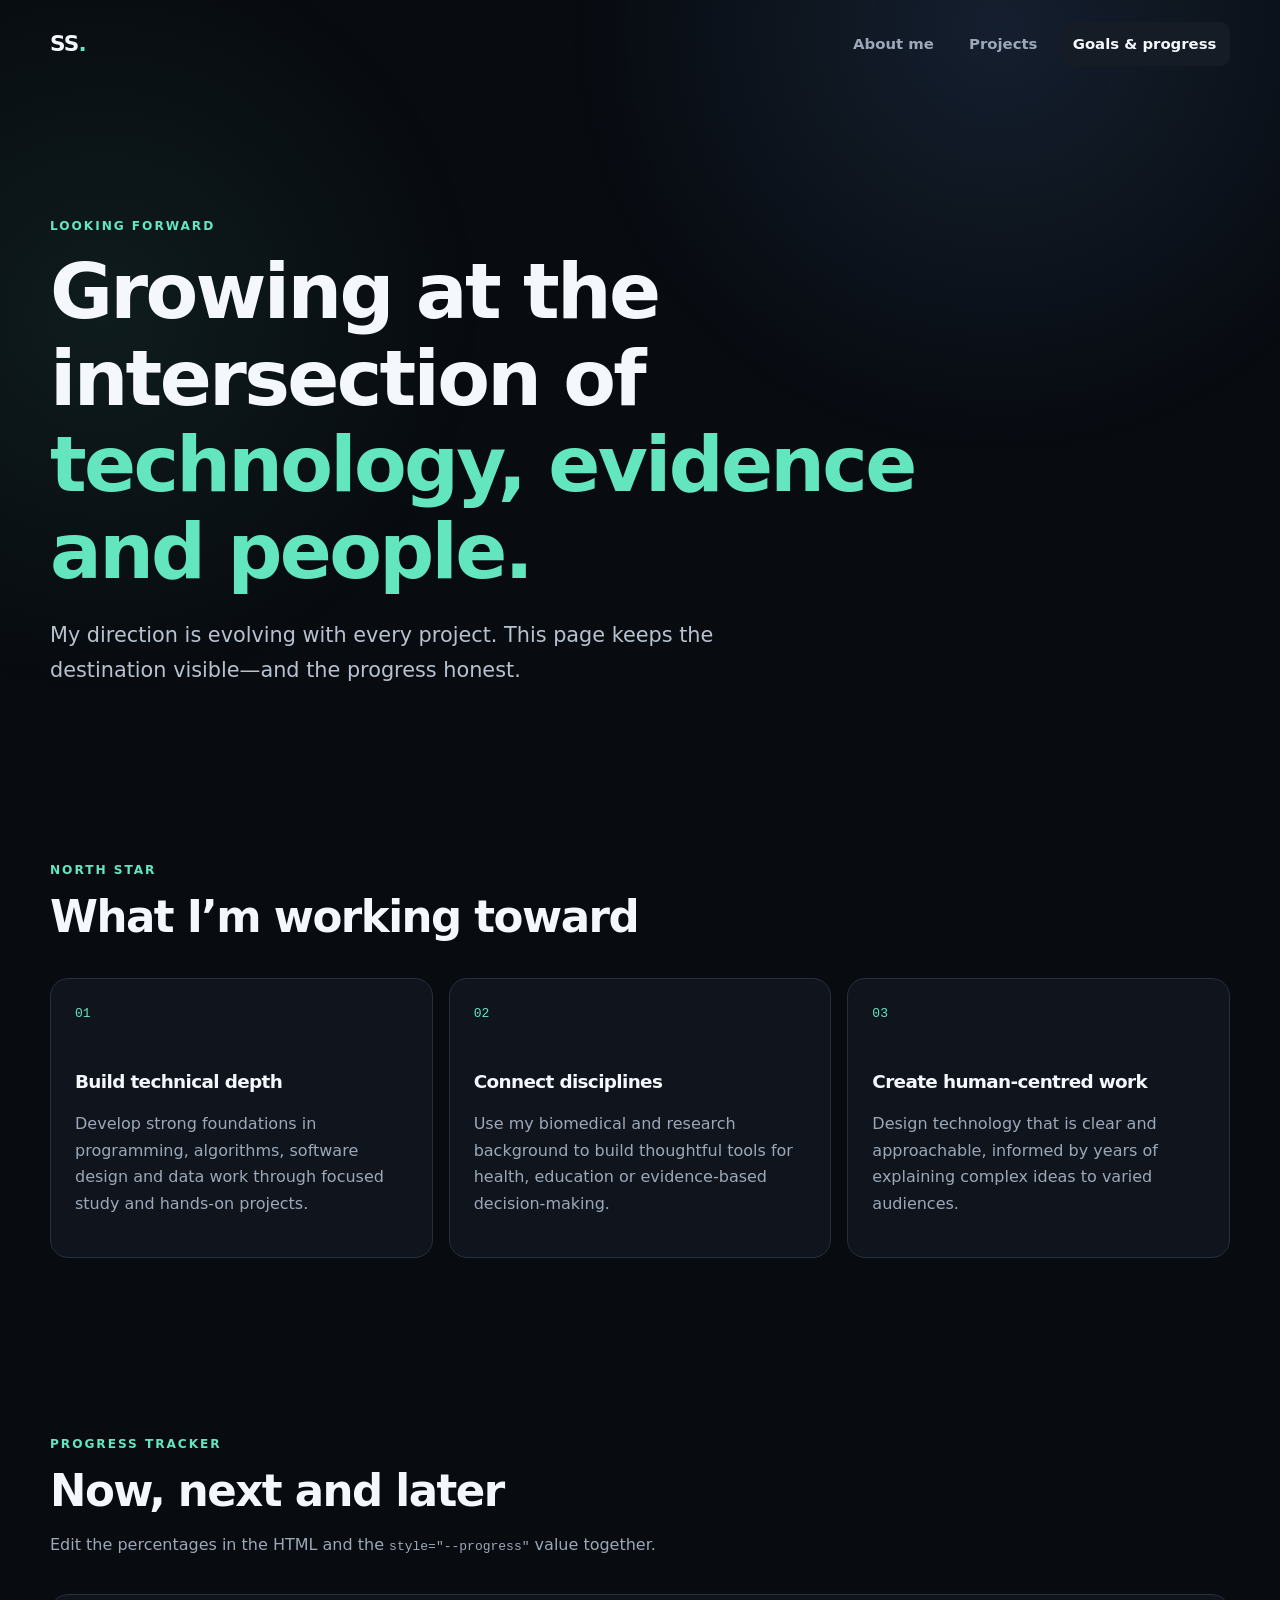
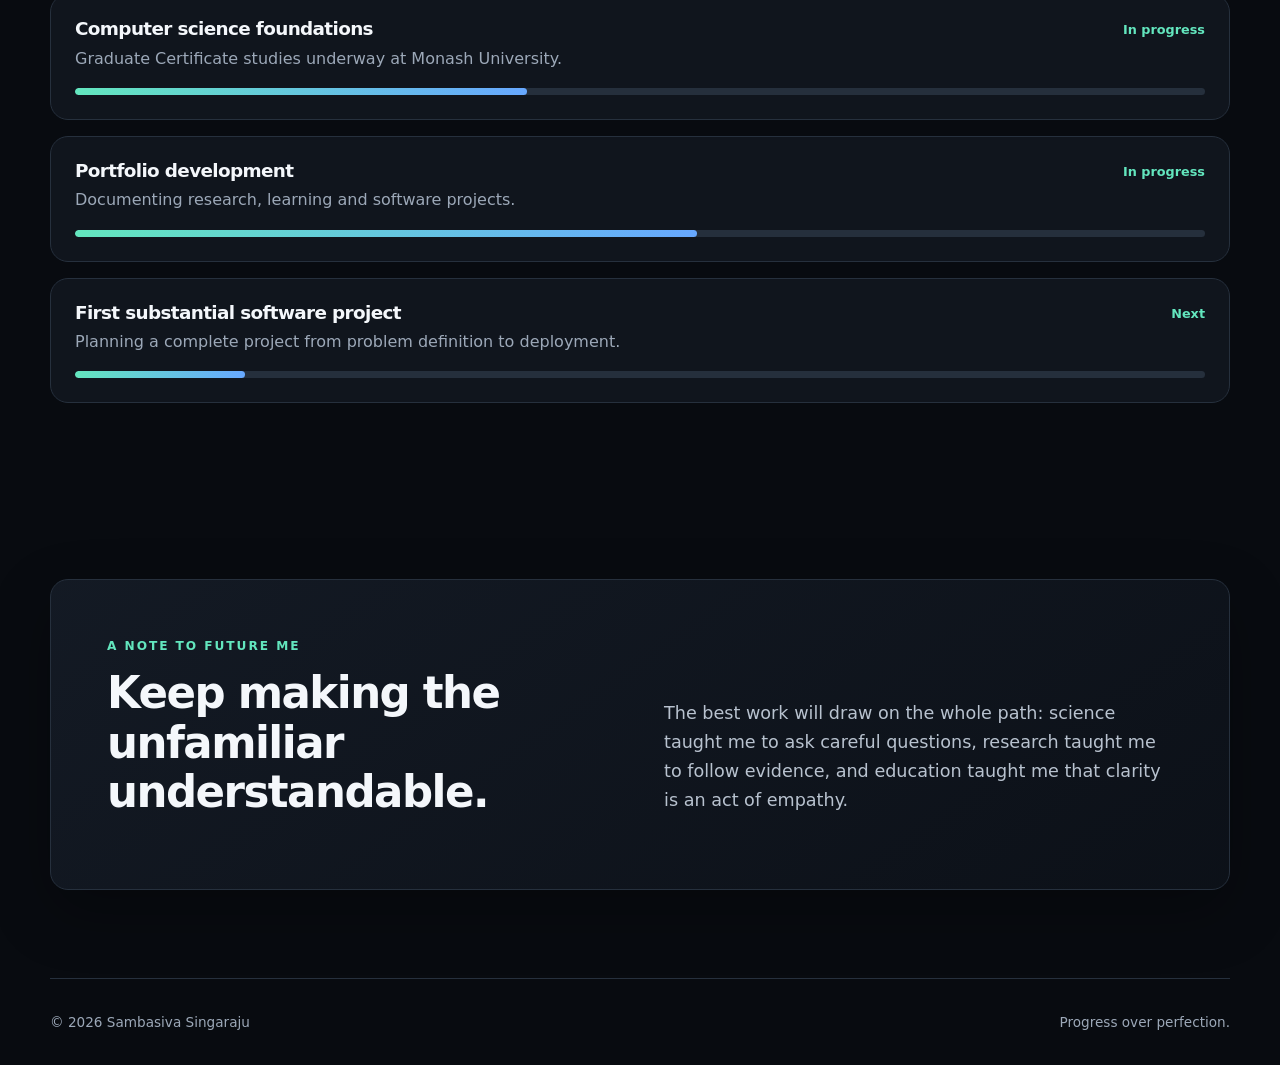
==== goals.html @ 6a910acb "first commit" ====
<!DOCTYPE html>
<html lang="en">
<head><meta charset="UTF-8"><meta name="viewport" content="width=device-width, initial-scale=1.0"><meta name="description" content="Future goals and learning progress of Sambasiva Singaraju."><title>Sambasiva Singaraju | Goals & Progress</title><link rel="stylesheet" href="styles.css"></head>
<body>
  <header class="site-header"><a class="brand" href="index.html" aria-label="Home">SS<span>.</span></a><button class="menu-toggle" aria-expanded="false" aria-controls="site-nav">Menu</button><nav id="site-nav" class="site-nav" aria-label="Primary navigation"><a href="index.html">About me</a><a href="projects.html">Projects</a><a class="active" aria-current="page" href="goals.html">Goals & progress</a></nav></header>
  <main>
    <section class="page-hero wrap reveal"><p class="eyebrow">Looking forward</p><h1>Growing at the intersection of <span>technology, evidence and people.</span></h1><p class="lead">My direction is evolving with every project. This page keeps the destination visible—and the progress honest.</p></section>
    <section class="section wrap reveal">
      <div class="section-heading"><p class="eyebrow">North star</p><h2>What I’m working toward</h2></div>
      <div class="goal-grid">
        <article class="goal-card"><span>01</span><h3>Build technical depth</h3><p>Develop strong foundations in programming, algorithms, software design and data work through focused study and hands-on projects.</p></article>
        <article class="goal-card"><span>02</span><h3>Connect disciplines</h3><p>Use my biomedical and research background to build thoughtful tools for health, education or evidence-based decision-making.</p></article>
        <article class="goal-card"><span>03</span><h3>Create human-centred work</h3><p>Design technology that is clear and approachable, informed by years of explaining complex ideas to varied audiences.</p></article>
      </div>
    </section>

    <section class="section wrap reveal">
      <div class="section-heading"><p class="eyebrow">Progress tracker</p><h2>Now, next and later</h2><p>Edit the percentages in the HTML and the <code>style="--progress"</code> value together.</p></div>
      <div class="progress-list">
        <!-- PERSONALISE: these are suggested milestones based on your resume, not claims of completed technical mastery. -->
        <article class="progress-item"><div class="progress-copy"><div><h3>Computer science foundations</h3><p>Graduate Certificate studies underway at Monash University.</p></div><strong>In progress</strong></div><div class="progress-track" role="progressbar" aria-label="Computer science foundations" aria-valuemin="0" aria-valuemax="100" aria-valuenow="40"><span style="--progress: 40%"></span></div></article>
        <article class="progress-item"><div class="progress-copy"><div><h3>Portfolio development</h3><p>Documenting research, learning and software projects.</p></div><strong>In progress</strong></div><div class="progress-track" role="progressbar" aria-label="Portfolio development" aria-valuemin="0" aria-valuemax="100" aria-valuenow="55"><span style="--progress: 55%"></span></div></article>
        <article class="progress-item"><div class="progress-copy"><div><h3>First substantial software project</h3><p>Planning a complete project from problem definition to deployment.</p></div><strong>Next</strong></div><div class="progress-track" role="progressbar" aria-label="First substantial software project" aria-valuemin="0" aria-valuemax="100" aria-valuenow="15"><span style="--progress: 15%"></span></div></article>
      </div>
    </section>

    <section class="section wrap reveal"><div class="vision panel"><div><p class="eyebrow">A note to future me</p><h2>Keep making the unfamiliar understandable.</h2></div><p>The best work will draw on the whole path: science taught me to ask careful questions, research taught me to follow evidence, and education taught me that clarity is an act of empathy.</p></div></section>
  </main>
  <footer class="site-footer wrap"><p>© <span data-year></span> Sambasiva Singaraju</p><p>Progress over perfection.</p></footer><script src="script.js"></script>
</body></html>
---- styles.css ----
/* =========================
   1. DESIGN TOKENS
   Change these variables to recolour or resize the entire site.
   ========================= */
:root { --bg:#080b10; --surface:#10151d; --surface-2:#151c26; --text:#f4f7fb; --muted:#9ca8b8; --accent:#63e6be; --accent-2:#67a8ff; --line:#26303d; --max:1180px; --radius:18px; --shadow:0 22px 60px rgba(0,0,0,.28); }
* { box-sizing:border-box; }
html { scroll-behavior:smooth; }
body { margin:0; color:var(--text); background:var(--bg); font-family:Inter, ui-sans-serif, system-ui, -apple-system, BlinkMacSystemFont, "Segoe UI", sans-serif; line-height:1.65; }
body::before { content:""; position:fixed; inset:0; pointer-events:none; z-index:-1; background:radial-gradient(circle at 78% 3%, rgba(103,168,255,.13), transparent 27rem), radial-gradient(circle at 8% 35%, rgba(99,230,190,.08), transparent 24rem); }
a { color:inherit; }
button { font:inherit; }
.wrap { width:min(var(--max), calc(100% - 3rem)); margin-inline:auto; }

/* ========================= 2. NAVIGATION ========================= */
.site-header { width:min(var(--max), calc(100% - 3rem)); height:88px; margin:auto; display:flex; align-items:center; justify-content:space-between; }
.brand { font-size:1.35rem; font-weight:850; letter-spacing:-.04em; text-decoration:none; }.brand span,.eyebrow,h1 span { color:var(--accent); }
.site-nav { display:flex; align-items:center; gap:.5rem; }.site-nav a { padding:.6rem .85rem; color:var(--muted); text-decoration:none; border-radius:10px; font-size:.93rem; font-weight:650; }.site-nav a:hover,.site-nav a.active { color:var(--text); background:var(--surface-2); }
.menu-toggle { display:none; color:var(--text); background:var(--surface); border:1px solid var(--line); border-radius:10px; padding:.5rem .8rem; cursor:pointer; }

/* ========================= 3. TYPE & COMMON COMPONENTS ========================= */
h1,h2,h3,p { margin-top:0; } h1,h2,h3 { line-height:1.13; letter-spacing:-.035em; } h1 { max-width:950px; font-size:clamp(2.8rem, 7vw, 6.2rem); margin-bottom:1.4rem; } h2 { font-size:clamp(1.8rem, 3.4vw, 3rem); margin-bottom:1rem; } h3 { font-size:1.15rem; }
.lead { max-width:760px; color:#b8c2cf; font-size:clamp(1.05rem, 2vw, 1.3rem); }.eyebrow { margin-bottom:.8rem; color:var(--accent); text-transform:uppercase; letter-spacing:.16em; font-size:.76rem; font-weight:800; }
.section { padding:5.5rem 0; }.section-heading { max-width:740px; margin-bottom:2.25rem; }.section-heading>p:last-child { color:var(--muted); }
.panel { border:1px solid var(--line); border-radius:var(--radius); background:linear-gradient(145deg,rgba(21,28,38,.92),rgba(13,18,25,.92)); box-shadow:var(--shadow); }
.actions,.project-links { display:flex; flex-wrap:wrap; gap:.8rem; margin-top:2rem; }.button { display:inline-flex; padding:.78rem 1.1rem; border:1px solid var(--line); border-radius:11px; text-decoration:none; font-weight:750; }.button.primary { color:#06120e; background:var(--accent); border-color:var(--accent); }.button:hover { transform:translateY(-2px); }.button,.project-card,.goal-card { transition:transform .2s ease,border-color .2s ease,background .2s ease; }

/* ========================= 4. ABOUT PAGE ========================= */
.hero { min-height:calc(100vh - 88px); display:grid; grid-template-columns:1.35fr .65fr; gap:5rem; align-items:center; padding-block:5rem; }.hero-copy h1 { font-size:clamp(3.2rem,6.5vw,6rem); }.profile-placeholder { min-height:500px; }
.image-placeholder { display:grid; place-items:center; align-content:center; gap:.5rem; color:var(--muted); border:1px dashed #415064; border-radius:var(--radius); background:linear-gradient(135deg,#17202b,#0d1219); overflow:hidden; }.image-placeholder span { color:var(--accent); font-size:clamp(2.5rem,7vw,5rem); font-weight:850; letter-spacing:-.08em; }.image-placeholder small { text-transform:uppercase; letter-spacing:.12em; font-size:.7rem; }
.profile-image { width:100%; min-height:500px; object-fit:cover; border-radius:var(--radius); }
.about-grid { display:grid; grid-template-columns:1.25fr .75fr; gap:1.25rem; }.prose,.quick-facts { padding:clamp(1.5rem,4vw,2.5rem); }.prose p { color:#c2cad5; font-size:1.05rem; }.prose p:last-child { margin-bottom:0; }
.quick-facts dl,.quick-facts dl div { margin:0; }.quick-facts dl div { padding:1rem 0; border-top:1px solid var(--line); }.quick-facts dt { color:var(--muted); font-size:.75rem; text-transform:uppercase; letter-spacing:.1em; }.quick-facts dd { margin:.25rem 0 0; font-weight:650; }
.skill-grid,.goal-grid { display:grid; grid-template-columns:repeat(4,1fr); gap:1rem; }.skill-card,.goal-card { min-height:230px; padding:1.5rem; border:1px solid var(--line); border-radius:var(--radius); background:var(--surface); }.skill-card:hover,.goal-card:hover { transform:translateY(-5px); border-color:#435266; }.skill-card>span,.goal-card>span { display:block; color:var(--accent); margin-bottom:3rem; font-family:monospace; }.skill-card p,.goal-card p { color:var(--muted); margin-bottom:0; }
.timeline { border-top:1px solid var(--line); }.timeline article { display:grid; grid-template-columns:200px 1fr; gap:2rem; padding:1.6rem 0; border-bottom:1px solid var(--line); }.timeline-date { color:var(--accent); font:700 .85rem monospace; }.timeline h3 { margin-bottom:.4rem; }.timeline p { color:var(--muted); margin:0; }

/* ========================= 5. PROJECTS ========================= */
.page-hero { padding:8rem 0 4rem; }.page-hero h1 { font-size:clamp(2.8rem,6vw,5.2rem); }
.filters { display:flex; flex-wrap:wrap; gap:.6rem; margin-bottom:2rem; }.filter { padding:.62rem .9rem; color:var(--muted); cursor:pointer; background:var(--surface); border:1px solid var(--line); border-radius:999px; }.filter:hover,.filter.active { color:#06120e; background:var(--accent); border-color:var(--accent); }
.project-grid { display:grid; grid-template-columns:repeat(2,1fr); gap:1.25rem; }.project-card { border:1px solid var(--line); border-radius:var(--radius); overflow:hidden; background:var(--surface); }.project-card:hover { transform:translateY(-4px); border-color:#435266; }.project-card[hidden] { display:none; }.project-image { min-height:260px; border:0; border-bottom:1px dashed #415064; border-radius:0; }.project-body { padding:1.6rem; }.project-body h2 { font-size:1.65rem; }.project-body>p { color:var(--muted); }.project-note { padding-left:.8rem; border-left:2px solid var(--accent); font-size:.86rem; }.tags { display:flex; flex-wrap:wrap; gap:.4rem; margin-bottom:1rem; }.tags span { color:var(--accent); background:rgba(99,230,190,.08); padding:.25rem .55rem; border-radius:6px; font-size:.72rem; font-weight:750; text-transform:uppercase; letter-spacing:.06em; }.project-links a { color:var(--text); text-underline-offset:4px; font-weight:700; }.empty-state { color:var(--muted); text-align:center; padding:4rem; }

/* ========================= 6. GOALS ========================= */
.goal-grid { grid-template-columns:repeat(3,1fr); }.goal-card { min-height:280px; }.progress-list { display:grid; gap:1rem; }.progress-item { padding:1.5rem; border:1px solid var(--line); border-radius:var(--radius); background:var(--surface); }.progress-copy { display:flex; justify-content:space-between; gap:1rem; }.progress-copy h3 { margin-bottom:.35rem; }.progress-copy p { color:var(--muted); margin-bottom:1rem; }.progress-copy strong { color:var(--accent); font-size:.8rem; white-space:nowrap; }.progress-track { height:7px; border-radius:10px; background:#252f3c; overflow:hidden; }.progress-track span { display:block; width:var(--progress); height:100%; background:linear-gradient(90deg,var(--accent),var(--accent-2)); border-radius:inherit; }
.vision { display:grid; grid-template-columns:1fr 1fr; align-items:end; gap:3rem; padding:clamp(1.5rem,5vw,3.5rem); }.vision p:last-child { color:#b8c2cf; font-size:1.1rem; }

/* ========================= 7. FOOTER & MOTION ========================= */
.site-footer { display:flex; justify-content:space-between; gap:1rem; padding-block:2rem; color:var(--muted); border-top:1px solid var(--line); font-size:.85rem; }.site-footer p { margin:0; }
.reveal { opacity:0; transform:translateY(14px); transition:opacity .6s ease,transform .6s ease; }.reveal.visible { opacity:1; transform:none; }

/* ========================= 8. RESPONSIVE RULES ========================= */
@media (max-width:850px) { .hero { grid-template-columns:1fr; gap:2.5rem; }.profile-placeholder,.profile-image { min-height:380px; }.about-grid,.vision { grid-template-columns:1fr; }.skill-grid { grid-template-columns:repeat(2,1fr); }.goal-grid { grid-template-columns:1fr; }.project-grid { grid-template-columns:1fr; } }
@media (max-width:620px) { .wrap,.site-header { width:min(100% - 1.5rem,var(--max)); }.site-header { height:72px; }.menu-toggle { display:block; }.site-nav { display:none; position:absolute; z-index:10; left:.75rem; right:.75rem; top:66px; padding:.6rem; flex-direction:column; align-items:stretch; border:1px solid var(--line); border-radius:14px; background:#10151df5; box-shadow:var(--shadow); }.site-nav.open { display:flex; }.hero { min-height:auto; padding-block:4rem; }.section { padding:4rem 0; }.skill-grid { grid-template-columns:1fr; }.timeline article { grid-template-columns:1fr; gap:.4rem; }.progress-copy,.site-footer { flex-direction:column; }.page-hero { padding-top:5rem; } }
@media (prefers-reduced-motion:reduce) { html { scroll-behavior:auto; }.reveal { opacity:1; transform:none; transition:none; }.button,.project-card,.goal-card { transition:none; } }
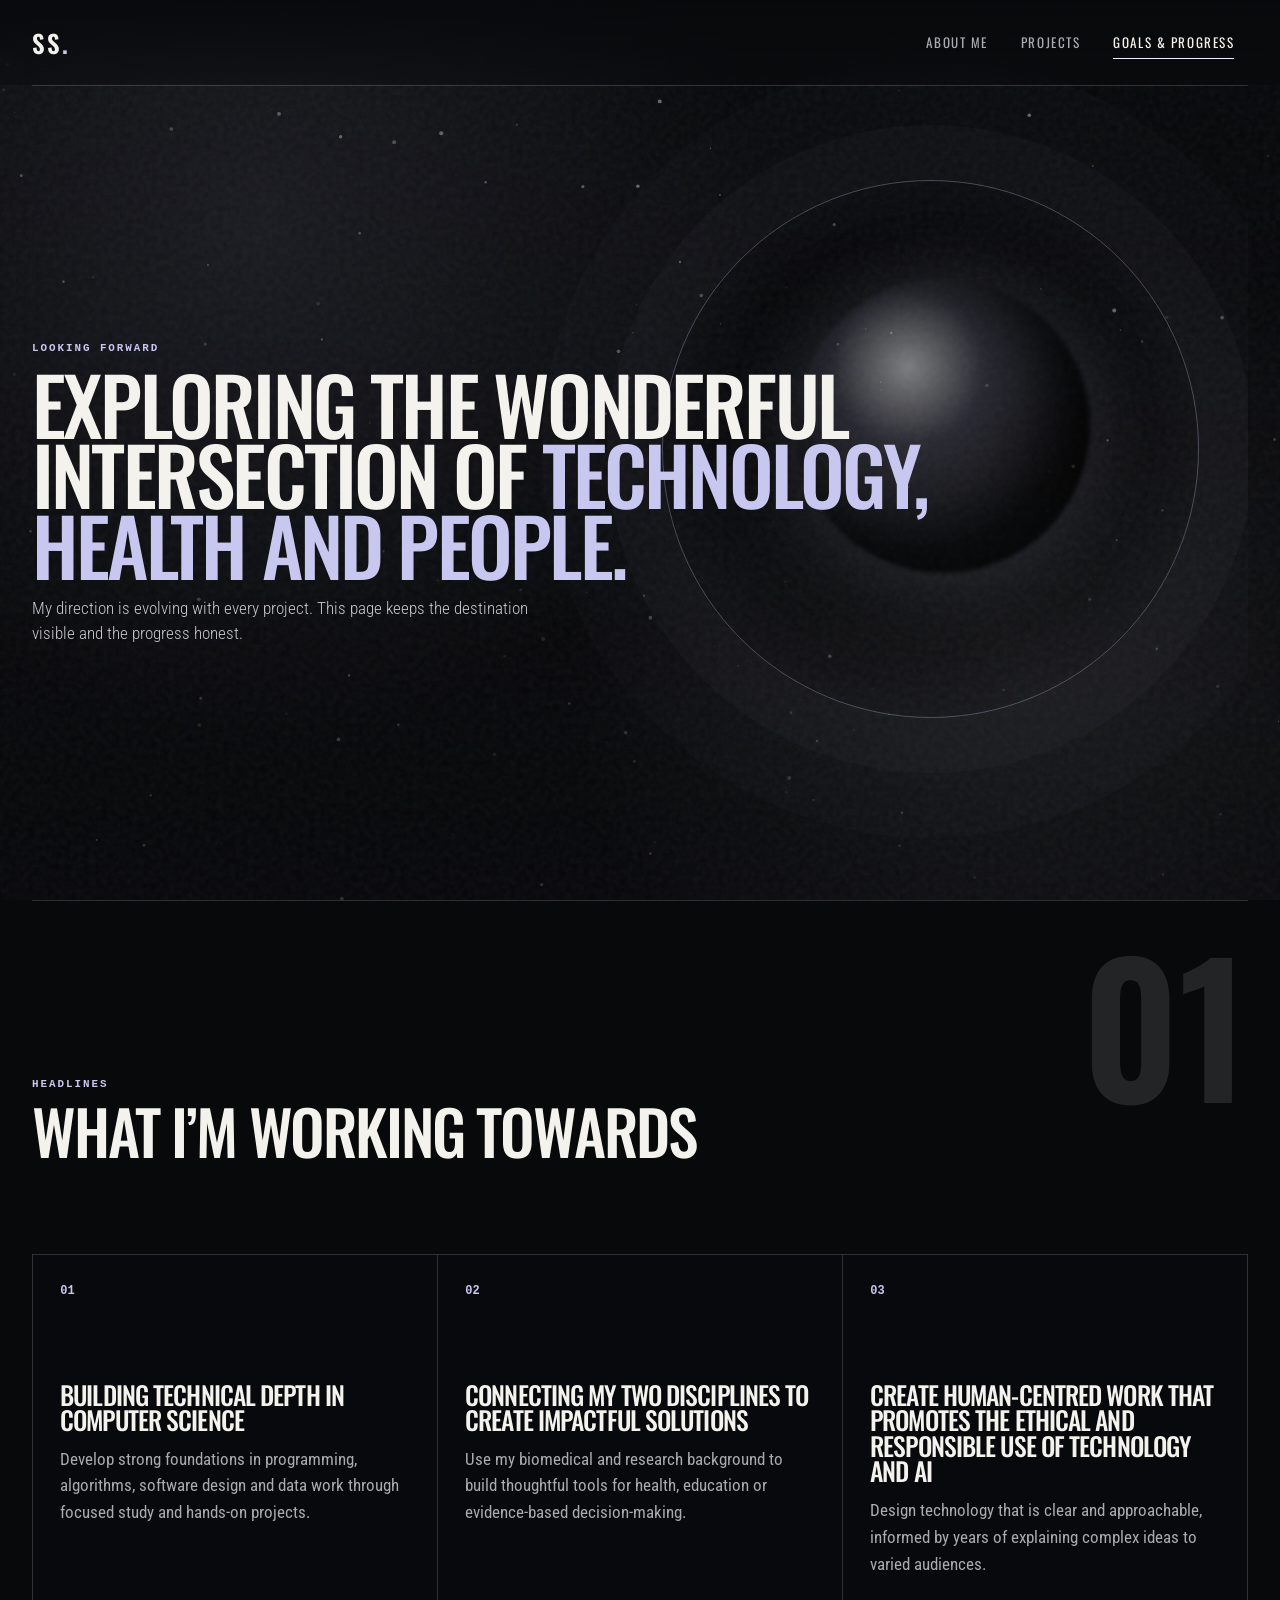
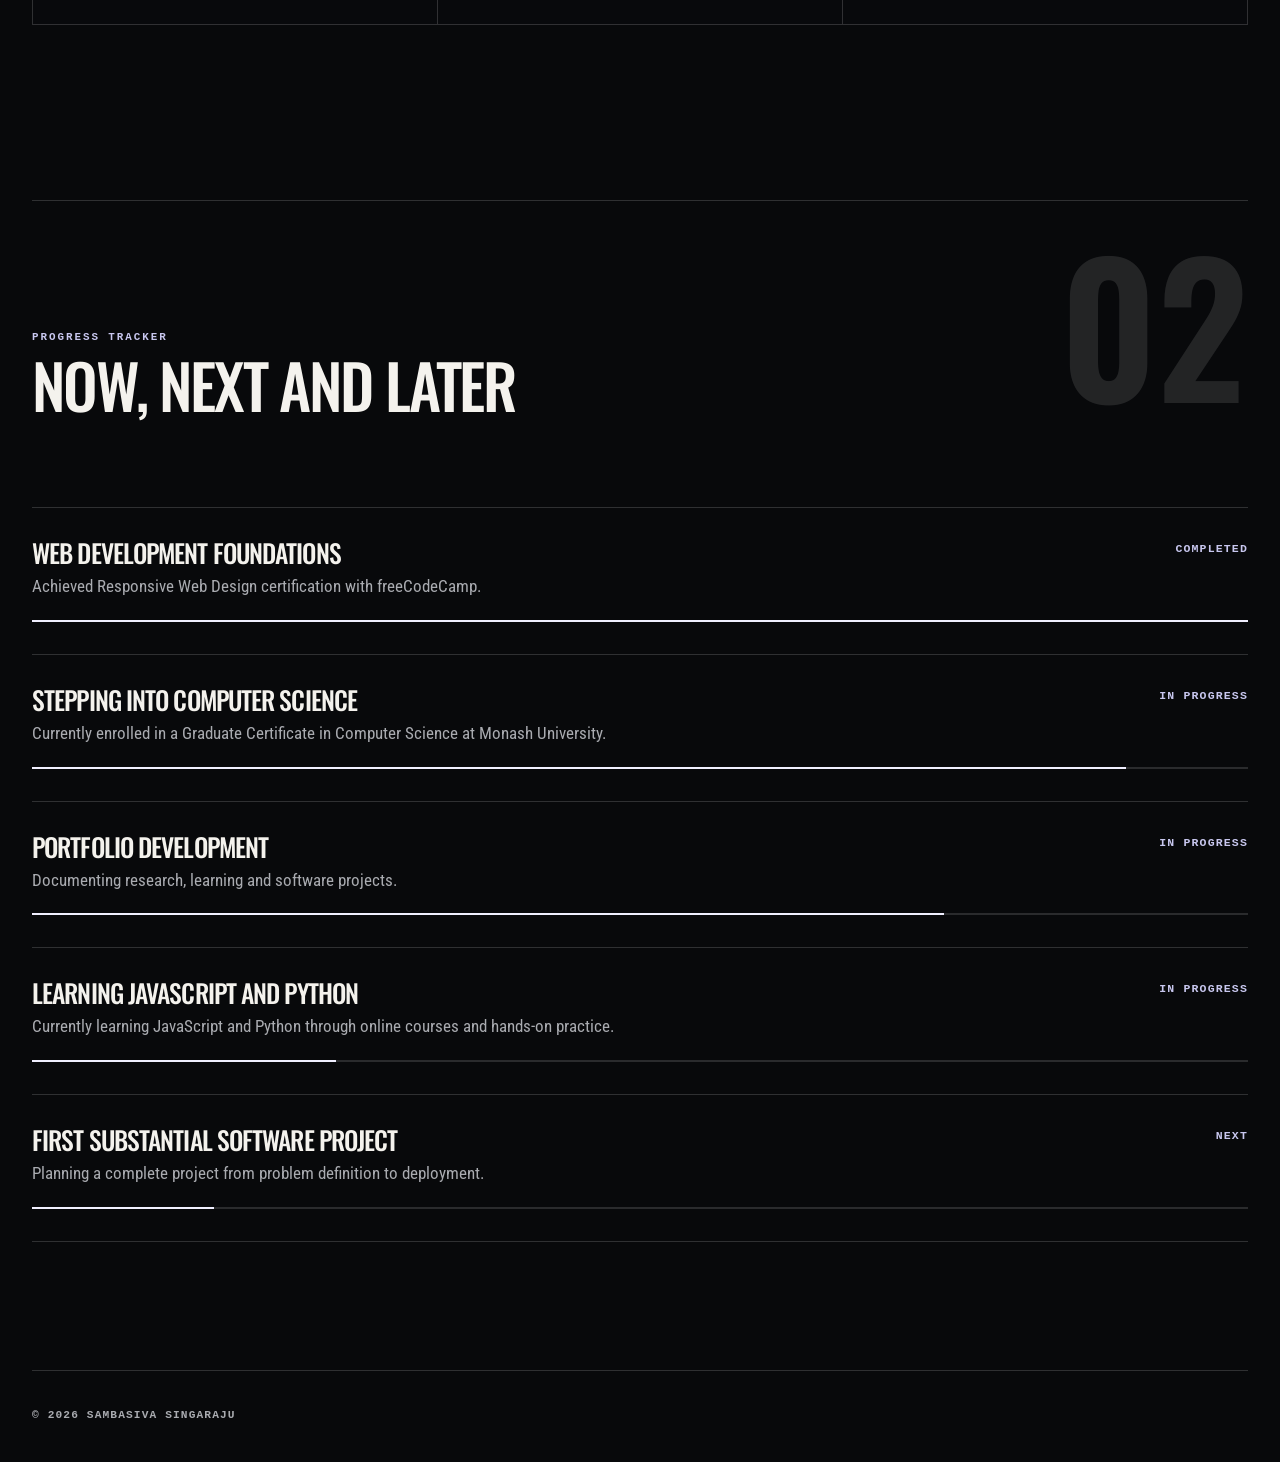
==== commit 5690d63c: "Sharp and unique styling: Restyle of entire portfolio" ====
--- a/goals.html
+++ b/goals.html
@@ -4,27 +4,28 @@
 <body>
   <header class="site-header"><a class="brand" href="index.html" aria-label="Home">SS<span>.</span></a><button class="menu-toggle" aria-expanded="false" aria-controls="site-nav">Menu</button><nav id="site-nav" class="site-nav" aria-label="Primary navigation"><a href="index.html">About me</a><a href="projects.html">Projects</a><a class="active" aria-current="page" href="goals.html">Goals & progress</a></nav></header>
   <main>
-    <section class="page-hero wrap reveal"><p class="eyebrow">Looking forward</p><h1>Growing at the intersection of <span>technology, evidence and people.</span></h1><p class="lead">My direction is evolving with every project. This page keeps the destination visible—and the progress honest.</p></section>
+    <section class="page-hero wrap reveal"><p class="eyebrow">Looking forward</p><h1>Exploring the wonderful intersection of <span>technology, health and people.</span></h1><p class="lead">My direction is evolving with every project. This page keeps the destination visible and the progress honest.</p></section>
     <section class="section wrap reveal">
-      <div class="section-heading"><p class="eyebrow">North star</p><h2>What I’m working toward</h2></div>
+      <div class="section-heading"><p class="eyebrow">Headlines</p><h2>What I’m working towards</h2></div>
       <div class="goal-grid">
-        <article class="goal-card"><span>01</span><h3>Build technical depth</h3><p>Develop strong foundations in programming, algorithms, software design and data work through focused study and hands-on projects.</p></article>
-        <article class="goal-card"><span>02</span><h3>Connect disciplines</h3><p>Use my biomedical and research background to build thoughtful tools for health, education or evidence-based decision-making.</p></article>
-        <article class="goal-card"><span>03</span><h3>Create human-centred work</h3><p>Design technology that is clear and approachable, informed by years of explaining complex ideas to varied audiences.</p></article>
+        <article class="goal-card"><span>01</span><h3>Building technical depth in Computer Science</h3><p>Develop strong foundations in programming, algorithms, software design and data work through focused study and hands-on projects.</p></article>
+        <article class="goal-card"><span>02</span><h3>Connecting my two disciplines to create impactful solutions</h3><p>Use my biomedical and research background to build thoughtful tools for health, education or evidence-based decision-making.</p></article>
+        <article class="goal-card"><span>03</span><h3>Create human-centred work that promotes the ethical and responsible use of technology and AI</h3><p>Design technology that is clear and approachable, informed by years of explaining complex ideas to varied audiences.</p></article>
       </div>
     </section>
 
     <section class="section wrap reveal">
-      <div class="section-heading"><p class="eyebrow">Progress tracker</p><h2>Now, next and later</h2><p>Edit the percentages in the HTML and the <code>style="--progress"</code> value together.</p></div>
+      <div class="section-heading"><p class="eyebrow">Progress tracker</p><h2>Now, next and later</h2></div>
       <div class="progress-list">
         <!-- PERSONALISE: these are suggested milestones based on your resume, not claims of completed technical mastery. -->
-        <article class="progress-item"><div class="progress-copy"><div><h3>Computer science foundations</h3><p>Graduate Certificate studies underway at Monash University.</p></div><strong>In progress</strong></div><div class="progress-track" role="progressbar" aria-label="Computer science foundations" aria-valuemin="0" aria-valuemax="100" aria-valuenow="40"><span style="--progress: 40%"></span></div></article>
-        <article class="progress-item"><div class="progress-copy"><div><h3>Portfolio development</h3><p>Documenting research, learning and software projects.</p></div><strong>In progress</strong></div><div class="progress-track" role="progressbar" aria-label="Portfolio development" aria-valuemin="0" aria-valuemax="100" aria-valuenow="55"><span style="--progress: 55%"></span></div></article>
-        <article class="progress-item"><div class="progress-copy"><div><h3>First substantial software project</h3><p>Planning a complete project from problem definition to deployment.</p></div><strong>Next</strong></div><div class="progress-track" role="progressbar" aria-label="First substantial software project" aria-valuemin="0" aria-valuemax="100" aria-valuenow="15"><span style="--progress: 15%"></span></div></article>
+        <article class="progress-item"><div class="progress-copy"><div><h3>Web Development Foundations</h3><p>Achieved Responsive Web Design certification with freeCodeCamp.</p></div><strong>Completed</strong></div><div class="progress-track" role="progressbar" aria-label="Computer science foundations" aria-valuemin="0" aria-valuemax="100" aria-valuenow="100"><span style="--progress: 100%"></span></div></article>
+        <article class="progress-item"><div class="progress-copy"><div><h3>Stepping into Computer Science</h3><p>Currently enrolled in a Graduate Certificate in Computer Science at Monash University.</p></div><strong>In Progress</strong></div><div class="progress-track" role="progressbar" aria-label="Computer science foundations" aria-valuemin="0" aria-valuemax="100" aria-valuenow="90"><span style="--progress: 90%"></span></div></article>
+        <article class="progress-item"><div class="progress-copy"><div><h3>Portfolio development</h3><p>Documenting research, learning and software projects.</p></div><strong>In progress</strong></div><div class="progress-track" role="progressbar" aria-label="Portfolio development" aria-valuemin="0" aria-valuemax="100" aria-valuenow="75"><span style="--progress: 75%"></span></div></article>
+        <article class="progress-item"><div class="progress-copy"><div><h3>Learning JavaScript and Python</h3><p>Currently learning JavaScript and Python through online courses and hands-on practice.</p></div><strong>In progress</strong></div><div class="progress-track" role="progressbar" aria-label="Learning JavaScript and Python" aria-valuemin="0" aria-valuemax="100" aria-valuenow="25"><span style="--progress: 25%"></span></div></article>        
+        <article class="progress-item"><div class="progress-copy"><div><h3>First substantial software project</h3><p>Planning a complete project from problem definition to deployment.</p></div><strong>Next</strong></div><div class="progress-track" role="progressbar" aria-label="First substantial software project" aria-valuemin="0" aria-valuemax="100" ariavaluenow="15"><span style="--progress: 15%"></span></div></article>
       </div>
     </section>
 
-    <section class="section wrap reveal"><div class="vision panel"><div><p class="eyebrow">A note to future me</p><h2>Keep making the unfamiliar understandable.</h2></div><p>The best work will draw on the whole path: science taught me to ask careful questions, research taught me to follow evidence, and education taught me that clarity is an act of empathy.</p></div></section>
   </main>
-  <footer class="site-footer wrap"><p>© <span data-year></span> Sambasiva Singaraju</p><p>Progress over perfection.</p></footer><script src="script.js"></script>
+  <footer class="site-footer wrap"><p>© <span data-year></span> Sambasiva Singaraju</p></footer><script src="script.js"></script>
 </body></html>
--- a/styles.css
+++ b/styles.css
@@ -1,52 +1,1562 @@
-/* =========================
-   1. DESIGN TOKENS
-   Change these variables to recolour or resize the entire site.
-   ========================= */
-:root { --bg:#080b10; --surface:#10151d; --surface-2:#151c26; --text:#f4f7fb; --muted:#9ca8b8; --accent:#63e6be; --accent-2:#67a8ff; --line:#26303d; --max:1180px; --radius:18px; --shadow:0 22px 60px rgba(0,0,0,.28); }
-* { box-sizing:border-box; }
-html { scroll-behavior:smooth; }
-body { margin:0; color:var(--text); background:var(--bg); font-family:Inter, ui-sans-serif, system-ui, -apple-system, BlinkMacSystemFont, "Segoe UI", sans-serif; line-height:1.65; }
-body::before { content:""; position:fixed; inset:0; pointer-events:none; z-index:-1; background:radial-gradient(circle at 78% 3%, rgba(103,168,255,.13), transparent 27rem), radial-gradient(circle at 8% 35%, rgba(99,230,190,.08), transparent 24rem); }
-a { color:inherit; }
-button { font:inherit; }
-.wrap { width:min(var(--max), calc(100% - 3rem)); margin-inline:auto; }
-
-/* ========================= 2. NAVIGATION ========================= */
-.site-header { width:min(var(--max), calc(100% - 3rem)); height:88px; margin:auto; display:flex; align-items:center; justify-content:space-between; }
-.brand { font-size:1.35rem; font-weight:850; letter-spacing:-.04em; text-decoration:none; }.brand span,.eyebrow,h1 span { color:var(--accent); }
-.site-nav { display:flex; align-items:center; gap:.5rem; }.site-nav a { padding:.6rem .85rem; color:var(--muted); text-decoration:none; border-radius:10px; font-size:.93rem; font-weight:650; }.site-nav a:hover,.site-nav a.active { color:var(--text); background:var(--surface-2); }
-.menu-toggle { display:none; color:var(--text); background:var(--surface); border:1px solid var(--line); border-radius:10px; padding:.5rem .8rem; cursor:pointer; }
-
-/* ========================= 3. TYPE & COMMON COMPONENTS ========================= */
-h1,h2,h3,p { margin-top:0; } h1,h2,h3 { line-height:1.13; letter-spacing:-.035em; } h1 { max-width:950px; font-size:clamp(2.8rem, 7vw, 6.2rem); margin-bottom:1.4rem; } h2 { font-size:clamp(1.8rem, 3.4vw, 3rem); margin-bottom:1rem; } h3 { font-size:1.15rem; }
-.lead { max-width:760px; color:#b8c2cf; font-size:clamp(1.05rem, 2vw, 1.3rem); }.eyebrow { margin-bottom:.8rem; color:var(--accent); text-transform:uppercase; letter-spacing:.16em; font-size:.76rem; font-weight:800; }
-.section { padding:5.5rem 0; }.section-heading { max-width:740px; margin-bottom:2.25rem; }.section-heading>p:last-child { color:var(--muted); }
-.panel { border:1px solid var(--line); border-radius:var(--radius); background:linear-gradient(145deg,rgba(21,28,38,.92),rgba(13,18,25,.92)); box-shadow:var(--shadow); }
-.actions,.project-links { display:flex; flex-wrap:wrap; gap:.8rem; margin-top:2rem; }.button { display:inline-flex; padding:.78rem 1.1rem; border:1px solid var(--line); border-radius:11px; text-decoration:none; font-weight:750; }.button.primary { color:#06120e; background:var(--accent); border-color:var(--accent); }.button:hover { transform:translateY(-2px); }.button,.project-card,.goal-card { transition:transform .2s ease,border-color .2s ease,background .2s ease; }
-
-/* ========================= 4. ABOUT PAGE ========================= */
-.hero { min-height:calc(100vh - 88px); display:grid; grid-template-columns:1.35fr .65fr; gap:5rem; align-items:center; padding-block:5rem; }.hero-copy h1 { font-size:clamp(3.2rem,6.5vw,6rem); }.profile-placeholder { min-height:500px; }
-.image-placeholder { display:grid; place-items:center; align-content:center; gap:.5rem; color:var(--muted); border:1px dashed #415064; border-radius:var(--radius); background:linear-gradient(135deg,#17202b,#0d1219); overflow:hidden; }.image-placeholder span { color:var(--accent); font-size:clamp(2.5rem,7vw,5rem); font-weight:850; letter-spacing:-.08em; }.image-placeholder small { text-transform:uppercase; letter-spacing:.12em; font-size:.7rem; }
-.profile-image { width:100%; min-height:500px; object-fit:cover; border-radius:var(--radius); }
-.about-grid { display:grid; grid-template-columns:1.25fr .75fr; gap:1.25rem; }.prose,.quick-facts { padding:clamp(1.5rem,4vw,2.5rem); }.prose p { color:#c2cad5; font-size:1.05rem; }.prose p:last-child { margin-bottom:0; }
-.quick-facts dl,.quick-facts dl div { margin:0; }.quick-facts dl div { padding:1rem 0; border-top:1px solid var(--line); }.quick-facts dt { color:var(--muted); font-size:.75rem; text-transform:uppercase; letter-spacing:.1em; }.quick-facts dd { margin:.25rem 0 0; font-weight:650; }
-.skill-grid,.goal-grid { display:grid; grid-template-columns:repeat(4,1fr); gap:1rem; }.skill-card,.goal-card { min-height:230px; padding:1.5rem; border:1px solid var(--line); border-radius:var(--radius); background:var(--surface); }.skill-card:hover,.goal-card:hover { transform:translateY(-5px); border-color:#435266; }.skill-card>span,.goal-card>span { display:block; color:var(--accent); margin-bottom:3rem; font-family:monospace; }.skill-card p,.goal-card p { color:var(--muted); margin-bottom:0; }
-.timeline { border-top:1px solid var(--line); }.timeline article { display:grid; grid-template-columns:200px 1fr; gap:2rem; padding:1.6rem 0; border-bottom:1px solid var(--line); }.timeline-date { color:var(--accent); font:700 .85rem monospace; }.timeline h3 { margin-bottom:.4rem; }.timeline p { color:var(--muted); margin:0; }
-
-/* ========================= 5. PROJECTS ========================= */
-.page-hero { padding:8rem 0 4rem; }.page-hero h1 { font-size:clamp(2.8rem,6vw,5.2rem); }
-.filters { display:flex; flex-wrap:wrap; gap:.6rem; margin-bottom:2rem; }.filter { padding:.62rem .9rem; color:var(--muted); cursor:pointer; background:var(--surface); border:1px solid var(--line); border-radius:999px; }.filter:hover,.filter.active { color:#06120e; background:var(--accent); border-color:var(--accent); }
-.project-grid { display:grid; grid-template-columns:repeat(2,1fr); gap:1.25rem; }.project-card { border:1px solid var(--line); border-radius:var(--radius); overflow:hidden; background:var(--surface); }.project-card:hover { transform:translateY(-4px); border-color:#435266; }.project-card[hidden] { display:none; }.project-image { min-height:260px; border:0; border-bottom:1px dashed #415064; border-radius:0; }.project-body { padding:1.6rem; }.project-body h2 { font-size:1.65rem; }.project-body>p { color:var(--muted); }.project-note { padding-left:.8rem; border-left:2px solid var(--accent); font-size:.86rem; }.tags { display:flex; flex-wrap:wrap; gap:.4rem; margin-bottom:1rem; }.tags span { color:var(--accent); background:rgba(99,230,190,.08); padding:.25rem .55rem; border-radius:6px; font-size:.72rem; font-weight:750; text-transform:uppercase; letter-spacing:.06em; }.project-links a { color:var(--text); text-underline-offset:4px; font-weight:700; }.empty-state { color:var(--muted); text-align:center; padding:4rem; }
-
-/* ========================= 6. GOALS ========================= */
-.goal-grid { grid-template-columns:repeat(3,1fr); }.goal-card { min-height:280px; }.progress-list { display:grid; gap:1rem; }.progress-item { padding:1.5rem; border:1px solid var(--line); border-radius:var(--radius); background:var(--surface); }.progress-copy { display:flex; justify-content:space-between; gap:1rem; }.progress-copy h3 { margin-bottom:.35rem; }.progress-copy p { color:var(--muted); margin-bottom:1rem; }.progress-copy strong { color:var(--accent); font-size:.8rem; white-space:nowrap; }.progress-track { height:7px; border-radius:10px; background:#252f3c; overflow:hidden; }.progress-track span { display:block; width:var(--progress); height:100%; background:linear-gradient(90deg,var(--accent),var(--accent-2)); border-radius:inherit; }
-.vision { display:grid; grid-template-columns:1fr 1fr; align-items:end; gap:3rem; padding:clamp(1.5rem,5vw,3.5rem); }.vision p:last-child { color:#b8c2cf; font-size:1.1rem; }
-
-/* ========================= 7. FOOTER & MOTION ========================= */
-.site-footer { display:flex; justify-content:space-between; gap:1rem; padding-block:2rem; color:var(--muted); border-top:1px solid var(--line); font-size:.85rem; }.site-footer p { margin:0; }
-.reveal { opacity:0; transform:translateY(14px); transition:opacity .6s ease,transform .6s ease; }.reveal.visible { opacity:1; transform:none; }
-
-/* ========================= 8. RESPONSIVE RULES ========================= */
-@media (max-width:850px) { .hero { grid-template-columns:1fr; gap:2.5rem; }.profile-placeholder,.profile-image { min-height:380px; }.about-grid,.vision { grid-template-columns:1fr; }.skill-grid { grid-template-columns:repeat(2,1fr); }.goal-grid { grid-template-columns:1fr; }.project-grid { grid-template-columns:1fr; } }
-@media (max-width:620px) { .wrap,.site-header { width:min(100% - 1.5rem,var(--max)); }.site-header { height:72px; }.menu-toggle { display:block; }.site-nav { display:none; position:absolute; z-index:10; left:.75rem; right:.75rem; top:66px; padding:.6rem; flex-direction:column; align-items:stretch; border:1px solid var(--line); border-radius:14px; background:#10151df5; box-shadow:var(--shadow); }.site-nav.open { display:flex; }.hero { min-height:auto; padding-block:4rem; }.section { padding:4rem 0; }.skill-grid { grid-template-columns:1fr; }.timeline article { grid-template-columns:1fr; gap:.4rem; }.progress-copy,.site-footer { flex-direction:column; }.page-hero { padding-top:5rem; } }
-@media (prefers-reduced-motion:reduce) { html { scroll-behavior:auto; }.reveal { opacity:1; transform:none; transition:none; }.button,.project-card,.goal-card { transition:none; } }
+
+/* ================================================================
+   1. FONTS AND DESIGN VARIABLES
+   ================================================================ */
+
+@import url("https://fonts.googleapis.com/css2?family=Oswald:wght@300;400;500;600;700&family=Roboto+Condensed:wght@300;400;500;600;700&display=swap");
+
+:root {
+  /* Colours */
+  --bg: #08090b;
+  --surface: rgba(17, 19, 23, 0.78);
+  --surface-solid: #111317;
+
+  --text: #f4f2ed;
+  --muted: #a9abb0;
+
+  --accent: #c8c7ef;
+  --accent-light: #f0efff;
+
+  --line: rgba(255, 255, 255, 0.16);
+
+  /* Fonts */
+  --display-font: "Oswald", sans-serif;
+  --body-font: "Roboto Condensed", sans-serif;
+
+  /*
+    Consistent responsive heading sizes.
+
+    These respond to both screen width and screen height, preventing
+    headings from becoming excessively tall on wide monitors.
+  */
+  --heading-page: clamp(
+    3.4rem,
+    min(6.2vw, 9.5vh),
+    6.8rem
+  );
+
+  --heading-section: clamp(
+    2.7rem,
+    min(4.8vw, 7.5vh),
+    5.2rem
+  );
+
+  --heading-card: clamp(
+    1.8rem,
+    min(2.8vw, 4.5vh),
+    3.2rem
+  );
+
+  --heading-small: clamp(
+    1.35rem,
+    2vw,
+    1.9rem
+  );
+
+  /* Layout */
+  --max-width: 1240px;
+  --navigation-height: 86px;
+}
+
+
+/* ================================================================
+   2. RESET AND GLOBAL STYLES
+   ================================================================ */
+
+*,
+*::before,
+*::after {
+  box-sizing: border-box;
+}
+
+html {
+  scroll-behavior: smooth;
+}
+
+body {
+  margin: 0;
+
+  color: var(--text);
+  background-color: var(--bg);
+
+  font-family: var(--body-font);
+  font-size: 1.05rem;
+  line-height: 1.6;
+
+  overflow-x: hidden;
+}
+
+main {
+  position: relative;
+}
+
+a {
+  color: inherit;
+}
+
+button,
+input,
+textarea {
+  color: inherit;
+  font: inherit;
+}
+
+button {
+  cursor: pointer;
+}
+
+img {
+  display: block;
+  max-width: 100%;
+}
+
+.wrap {
+  width: min(
+    var(--max-width),
+    calc(100% - 4rem)
+  );
+
+  margin-inline: auto;
+}
+
+
+/* ================================================================
+   3. BACKGROUND EFFECTS
+   ================================================================ */
+
+body::before {
+  content: "";
+
+  position: fixed;
+  inset: 0;
+  z-index: -4;
+
+  background:
+    radial-gradient(
+      circle at 20% 25%,
+      rgba(185, 183, 230, 0.1),
+      transparent 32rem
+    ),
+    radial-gradient(
+      circle at 80% 75%,
+      rgba(255, 255, 255, 0.055),
+      transparent 29rem
+    ),
+    linear-gradient(
+      rgba(7, 8, 10, 0.2),
+      rgba(7, 8, 10, 0.72)
+    );
+
+  pointer-events: none;
+}
+
+/* Subtle film-grain texture */
+
+body::after {
+  content: "";
+
+  position: fixed;
+  inset: 0;
+  z-index: -3;
+
+  opacity: 0.085;
+
+  background-image: url("data:image/svg+xml,%3Csvg viewBox='0 0 180 180' xmlns='http://www.w3.org/2000/svg'%3E%3Cfilter id='noise'%3E%3CfeTurbulence type='fractalNoise' baseFrequency='.82' numOctaves='4' stitchTiles='stitch'/%3E%3C/filter%3E%3Crect width='100%25' height='100%25' filter='url(%23noise)' opacity='.65'/%3E%3C/svg%3E");
+
+  pointer-events: none;
+}
+
+/* Canvas created automatically by script.js */
+
+#particle-canvas {
+  position: fixed;
+  inset: 0;
+  z-index: -5;
+
+  width: 100%;
+  height: 100%;
+
+  pointer-events: none;
+}
+
+
+/* ================================================================
+   4. NAVIGATION
+   ================================================================ */
+
+.site-header {
+  position: fixed;
+  top: 0;
+  left: 50%;
+  z-index: 100;
+
+  width: min(
+    var(--max-width),
+    calc(100% - 4rem)
+  );
+
+  min-height: var(--navigation-height);
+
+  display: flex;
+  align-items: center;
+  justify-content: space-between;
+
+  transform: translateX(-50%);
+
+  border-bottom: 1px solid var(--line);
+}
+
+.site-header::before {
+  content: "";
+
+  position: absolute;
+  inset: 0 -100vw;
+  z-index: -1;
+
+  background: linear-gradient(
+    to bottom,
+    rgba(8, 9, 11, 0.95),
+    rgba(8, 9, 11, 0.36)
+  );
+
+  backdrop-filter: blur(8px);
+  -webkit-backdrop-filter: blur(8px);
+}
+
+.brand {
+  color: var(--text);
+
+  font-family: var(--display-font);
+  font-size: 1.55rem;
+  font-weight: 600;
+  letter-spacing: 0.08em;
+
+  text-decoration: none;
+}
+
+.brand span {
+  color: var(--accent);
+}
+
+.site-nav {
+  display: flex;
+  align-items: center;
+  gap: 0.35rem;
+}
+
+.site-nav a {
+  position: relative;
+
+  padding: 0.55rem 0.85rem;
+
+  color: var(--muted);
+
+  font-family: var(--display-font);
+  font-size: 0.82rem;
+  font-weight: 400;
+  letter-spacing: 0.12em;
+  text-transform: uppercase;
+
+  text-decoration: none;
+
+  transition: color 200ms ease;
+}
+
+.site-nav a::after {
+  content: "";
+
+  position: absolute;
+  right: 0.85rem;
+  bottom: 0.2rem;
+  left: 0.85rem;
+
+  height: 1px;
+
+  background: var(--accent-light);
+
+  transform: scaleX(0);
+  transform-origin: left;
+
+  transition: transform 220ms ease;
+}
+
+.site-nav a:hover,
+.site-nav a.active {
+  color: var(--text);
+}
+
+.site-nav a:hover::after,
+.site-nav a.active::after {
+  transform: scaleX(1);
+}
+
+.menu-toggle {
+  display: none;
+
+  padding: 0.5rem 0;
+
+  color: var(--text);
+  background: transparent;
+
+  border: 0;
+
+  font-family: var(--display-font);
+  font-size: 0.85rem;
+  letter-spacing: 0.12em;
+  text-transform: uppercase;
+}
+
+
+/* ================================================================
+   5. CONSISTENT TYPOGRAPHY
+   ================================================================ */
+
+h1,
+h2,
+h3,
+p {
+  margin-top: 0;
+}
+
+h1,
+h2,
+h3 {
+  font-family: var(--display-font);
+  font-weight: 500;
+  letter-spacing: -0.035em;
+}
+
+h1 {
+  max-width: 1000px;
+
+  margin-bottom: 1rem;
+
+  font-size: var(--heading-page);
+  line-height: 0.89;
+  text-transform: uppercase;
+}
+
+h2 {
+  margin-bottom: 1.1rem;
+
+  font-size: var(--heading-section);
+  line-height: 0.92;
+  text-transform: uppercase;
+}
+
+h3 {
+  margin-bottom: 0.8rem;
+
+  font-size: var(--heading-small);
+  line-height: 1;
+}
+
+h1 span {
+  color: var(--accent);
+}
+
+.eyebrow {
+  margin-bottom: 0.7rem;
+
+  color: var(--accent);
+
+  font-family:
+    ui-monospace,
+    SFMono-Regular,
+    Menlo,
+    Monaco,
+    Consolas,
+    monospace;
+
+  font-size: 0.68rem;
+  font-weight: 700;
+  line-height: 1.5;
+  letter-spacing: 0.18em;
+  text-transform: uppercase;
+}
+
+.lead {
+  max-width: 62ch;
+
+  margin-bottom: 0;
+
+  color: #c8c9ce;
+
+  font-size: clamp(
+    1rem,
+    min(1.35vw, 2.2vh),
+    1.3rem
+  );
+
+  font-weight: 300;
+  line-height: 1.45;
+}
+
+.section-heading {
+  position: relative;
+  z-index: 2;
+
+  max-width: 900px;
+
+  margin-bottom: clamp(2.5rem, 6vw, 5rem);
+}
+
+.section-heading > p:last-child {
+  color: var(--muted);
+}
+
+
+/* ================================================================
+   6. HERO SECTIONS
+
+   Both the About hero and page heroes fit within the first screen
+   on desktop.
+   ================================================================ */
+
+.hero,
+.page-hero {
+  position: relative;
+
+  height: 100vh;
+  height: 100svh;
+
+  min-height: 0;
+
+  padding-top:
+    calc(var(--navigation-height) + 1.5rem);
+
+  padding-bottom: 1.5rem;
+
+  align-items: center;
+
+  overflow: hidden;
+}
+
+.hero {
+  display: grid;
+
+  grid-template-columns:
+    minmax(0, 1.3fr)
+    minmax(260px, 0.7fr);
+
+  gap: clamp(2rem, 4vw, 5rem);
+}
+
+.page-hero {
+  display: flex;
+  flex-direction: column;
+  align-items: flex-start;
+  justify-content: center;
+}
+
+.hero-copy {
+  position: relative;
+  z-index: 2;
+
+  min-width: 0;
+}
+
+/* Decorative orbital circles */
+
+.hero::before,
+.page-hero::before {
+  content: "";
+
+  position: absolute;
+  z-index: -1;
+
+  top: 20%;
+  right: 4%;
+
+  width: clamp(280px, 42vw, 620px);
+  aspect-ratio: 1;
+
+  border: 1px solid rgba(220, 219, 255, 0.3);
+  border-radius: 50%;
+
+  box-shadow:
+    0 0 0 55px rgba(205, 203, 246, 0.025),
+    0 0 0 120px rgba(205, 203, 246, 0.018),
+    inset 0 0 90px rgba(205, 203, 246, 0.055);
+
+  animation: orbit 18s linear infinite;
+}
+
+.hero::after,
+.page-hero::after {
+  content: "";
+
+  position: absolute;
+  z-index: -1;
+
+  top: 31%;
+  right: 13%;
+
+  width: clamp(160px, 23vw, 350px);
+  aspect-ratio: 1;
+
+  border-radius: 50%;
+
+  background:
+    radial-gradient(
+      circle at 38% 30%,
+      rgba(255, 255, 255, 0.46),
+      rgba(183, 181, 223, 0.16) 28%,
+      rgba(10, 11, 14, 0.08) 66%
+    );
+
+  filter: blur(2px);
+
+  box-shadow:
+    0 0 80px rgba(200, 199, 239, 0.13),
+    inset -30px -20px 70px rgba(0, 0, 0, 0.7);
+}
+
+.profile-image {
+  position: relative;
+  z-index: 1;
+
+  width: auto;
+  max-width: 100%;
+
+  height: min(66vh, 680px);
+  height: min(66svh, 680px);
+
+  aspect-ratio: auto;
+
+  justify-self: end;
+
+  object-fit: cover;
+  object-position: center top;
+
+  filter: grayscale(1) contrast(1.08);
+
+  border: 1px solid rgba(255, 255, 255, 0.25);
+  border-radius: 48% 48% 2px 2px;
+
+  box-shadow: 0 35px 100px rgba(0, 0, 0, 0.55);
+
+  transition:
+    filter 400ms ease,
+    transform 400ms ease;
+}
+
+.profile-image:hover {
+  filter: grayscale(0.2) contrast(1.03);
+
+  transform: scale(0.985);
+}
+
+
+/* ================================================================
+   7. BUTTONS
+   ================================================================ */
+
+.actions,
+.project-links {
+  display: flex;
+  flex-wrap: wrap;
+  gap: 0.8rem;
+
+  margin-top: 1.25rem;
+}
+
+.button {
+  display: inline-flex;
+  align-items: center;
+  justify-content: center;
+
+  min-height: 44px;
+
+  padding: 0.62rem 1rem;
+
+  color: var(--text);
+  background: rgba(8, 9, 11, 0.4);
+
+  border: 1px solid var(--line);
+
+  font-family: var(--display-font);
+  font-size: 0.82rem;
+  font-weight: 500;
+  letter-spacing: 0.1em;
+  text-transform: uppercase;
+  text-decoration: none;
+
+  transition:
+    color 180ms ease,
+    background-color 180ms ease,
+    border-color 180ms ease,
+    transform 180ms ease;
+}
+
+.button.primary {
+  color: #0a0b0d;
+  background: var(--text);
+  border-color: var(--text);
+}
+
+.button:hover {
+  transform: translateY(-3px);
+}
+
+.button.primary:hover {
+  background: var(--accent-light);
+  border-color: var(--accent-light);
+}
+
+.button.secondary:hover {
+  color: #0a0b0d;
+  background: var(--accent-light);
+  border-color: var(--accent-light);
+}
+
+
+/* ================================================================
+   8. GENERAL CONTENT SECTIONS
+   ================================================================ */
+
+.section {
+  position: relative;
+
+  min-height: 100svh;
+
+  padding-top: clamp(6rem, 10vw, 9rem);
+  padding-bottom: clamp(6rem, 10vw, 9rem);
+
+  display: flex;
+  flex-direction: column;
+  justify-content: center;
+
+  border-top: 1px solid var(--line);
+}
+
+/*
+  script.js automatically adds data-section="01", "02" and so on.
+*/
+
+.section::after {
+  content: attr(data-section);
+
+  position: absolute;
+  top: 2rem;
+  right: 0;
+  z-index: -1;
+
+  color: rgba(255, 255, 255, 0.11);
+
+  font-family: var(--display-font);
+  font-size: clamp(5rem, 14vw, 13rem);
+  font-weight: 600;
+  line-height: 1;
+
+  pointer-events: none;
+}
+
+.panel {
+  border: 1px solid var(--line);
+
+  background:
+    linear-gradient(
+      145deg,
+      rgba(22, 24, 29, 0.83),
+      rgba(10, 11, 14, 0.8)
+    );
+
+  backdrop-filter: blur(9px);
+  -webkit-backdrop-filter: blur(9px);
+}
+
+
+/* ================================================================
+   9. ABOUT PAGE
+   ================================================================ */
+
+.about-grid {
+  display: grid;
+  grid-template-columns: 1.2fr 0.8fr;
+
+  gap: 1px;
+
+  background: var(--line);
+
+  border: 1px solid var(--line);
+}
+
+.prose,
+.quick-facts {
+  padding: clamp(1.6rem, 4vw, 3.2rem);
+
+  border: 0;
+}
+
+.prose p {
+  color: #c3c4c9;
+
+  font-size: clamp(1.05rem, 1.8vw, 1.22rem);
+}
+
+.prose p:last-child {
+  margin-bottom: 0;
+}
+
+.quick-facts h3 {
+  text-transform: uppercase;
+}
+
+.quick-facts dl,
+.quick-facts dl div {
+  margin: 0;
+}
+
+.quick-facts dl div {
+  padding: 1.1rem 0;
+
+  border-top: 1px solid var(--line);
+}
+
+.quick-facts dt {
+  color: var(--muted);
+
+  font-family:
+    ui-monospace,
+    SFMono-Regular,
+    Menlo,
+    Monaco,
+    Consolas,
+    monospace;
+
+  font-size: 0.68rem;
+  font-weight: 700;
+  line-height: 1.4;
+  letter-spacing: 0.12em;
+  text-transform: uppercase;
+}
+
+.quick-facts dd {
+  margin: 0.35rem 0 0;
+
+  font-size: 1.05rem;
+}
+
+
+/* ================================================================
+   10. SKILL AND GOAL CARDS
+   ================================================================ */
+
+.skill-grid,
+.goal-grid {
+  display: grid;
+
+  border-top: 1px solid var(--line);
+  border-left: 1px solid var(--line);
+}
+
+.skill-grid {
+  grid-template-columns: repeat(4, 1fr);
+}
+
+.goal-grid {
+  grid-template-columns: repeat(3, 1fr);
+}
+
+.skill-card,
+.goal-card {
+  position: relative;
+
+  min-height: 315px;
+
+  padding: 1.7rem;
+
+  overflow: hidden;
+
+  border-right: 1px solid var(--line);
+  border-bottom: 1px solid var(--line);
+
+  background: rgba(10, 11, 14, 0.52);
+
+  transition:
+    color 250ms ease,
+    background-color 250ms ease,
+    transform 250ms ease;
+}
+
+.goal-card {
+  min-height: 370px;
+}
+
+.skill-card::before,
+.goal-card::before {
+  content: "";
+
+  position: absolute;
+  right: -20%;
+  bottom: -55%;
+
+  width: 180px;
+  aspect-ratio: 1;
+
+  border: 1px solid rgba(255, 255, 255, 0.22);
+  border-radius: 50%;
+
+  transition:
+    border-color 450ms ease,
+    transform 450ms ease;
+}
+
+.skill-card:hover,
+.goal-card:hover {
+  color: #090a0c;
+  background: var(--accent-light);
+
+  transform: translateY(-4px);
+}
+
+.skill-card:hover::before,
+.goal-card:hover::before {
+  border-color: rgba(0, 0, 0, 0.23);
+
+  transform: scale(1.8);
+}
+
+.skill-card > span,
+.goal-card > span {
+  display: block;
+
+  margin-bottom: 5rem;
+
+  color: var(--accent);
+
+  font-family:
+    ui-monospace,
+    SFMono-Regular,
+    Menlo,
+    Monaco,
+    Consolas,
+    monospace;
+
+  font-size: 0.75rem;
+  font-weight: 700;
+}
+
+.skill-card h3,
+.goal-card h3 {
+  position: relative;
+  z-index: 1;
+
+  text-transform: uppercase;
+}
+
+.skill-card p,
+.goal-card p {
+  position: relative;
+  z-index: 1;
+
+  margin-bottom: 0;
+
+  color: var(--muted);
+}
+
+.skill-card:hover > span,
+.goal-card:hover > span,
+.skill-card:hover p,
+.goal-card:hover p {
+  color: #303137;
+}
+
+
+/* ================================================================
+   11. EXPERIENCE AND EDUCATION TIMELINES
+   ================================================================ */
+
+.timeline {
+  border-top: 1px solid var(--line);
+}
+
+.timeline article {
+  display: grid;
+
+  grid-template-columns:
+    minmax(150px, 0.28fr)
+    1fr;
+
+  gap: clamp(2rem, 6vw, 7rem);
+
+  padding: 2rem 0;
+
+  border-bottom: 1px solid var(--line);
+
+  transition:
+    padding-left 220ms ease,
+    background 220ms ease;
+}
+
+.timeline article:hover {
+  padding-left: 1rem;
+
+  background:
+    linear-gradient(
+      90deg,
+      rgba(200, 199, 239, 0.08),
+      transparent
+    );
+}
+
+.timeline-date {
+  color: var(--accent);
+
+  font-family:
+    ui-monospace,
+    SFMono-Regular,
+    Menlo,
+    Monaco,
+    Consolas,
+    monospace;
+
+  font-size: 0.76rem;
+  font-weight: 700;
+  letter-spacing: 0.05em;
+}
+
+.timeline h3 {
+  margin-bottom: 0.5rem;
+
+  text-transform: uppercase;
+}
+
+.timeline p {
+  margin: 0;
+
+  color: var(--muted);
+}
+
+
+/* ================================================================
+   12. PROJECT FILTERS
+   ================================================================ */
+
+.filters {
+  display: flex;
+  flex-wrap: wrap;
+  gap: 0.55rem;
+
+  margin-bottom: 3rem;
+}
+
+.filter {
+  padding: 0.65rem 1rem;
+
+  color: var(--muted);
+  background: rgba(8, 9, 11, 0.55);
+
+  border: 1px solid var(--line);
+
+  font-family: var(--display-font);
+  font-size: 0.8rem;
+  font-weight: 500;
+  letter-spacing: 0.1em;
+  text-transform: uppercase;
+
+  transition:
+    color 180ms ease,
+    background-color 180ms ease,
+    border-color 180ms ease;
+}
+
+.filter:hover,
+.filter.active {
+  color: #0b0c0e;
+  background: var(--accent-light);
+  border-color: var(--accent-light);
+}
+
+
+/* ================================================================
+   13. PROJECT CARDS
+   ================================================================ */
+
+.project-grid {
+  display: grid;
+
+  grid-template-columns:
+    repeat(2, minmax(0, 1fr));
+
+  gap: clamp(2rem, 5vw, 5rem);
+}
+
+.project-card {
+  position: relative;
+
+  padding-top: 1.5rem;
+
+  border-top: 1px solid var(--line);
+
+  background: transparent;
+}
+
+.project-card[hidden] {
+  display: none;
+}
+
+.project-image {
+  display: block;
+
+  width: 100%;
+  aspect-ratio: 16 / 10;
+  min-height: 0;
+
+  object-fit: cover;
+  object-position: center;
+
+  overflow: hidden;
+
+  border: 1px solid var(--line);
+  border-radius: 0;
+
+  filter: grayscale(1) contrast(1.05);
+
+  transition:
+    filter 400ms ease,
+    transform 400ms ease;
+}
+
+.project-card:hover .project-image {
+  filter: grayscale(0) contrast(1);
+
+  transform: scale(0.985);
+}
+
+.image-placeholder {
+  display: grid;
+  place-items: center;
+  align-content: center;
+  gap: 0.5rem;
+
+  color: var(--muted);
+
+  background:
+    radial-gradient(
+      circle,
+      #242630,
+      #0c0d10 68%
+    );
+}
+
+.project-image.image-placeholder {
+  min-height: 0;
+}
+
+.project-image.image-placeholder span {
+  color: var(--accent-light);
+
+  font-family: var(--display-font);
+  font-size: clamp(4rem, 10vw, 8rem);
+  font-weight: 500;
+  line-height: 1;
+}
+
+.project-image.image-placeholder small {
+  color: var(--muted);
+
+  font-family:
+    ui-monospace,
+    SFMono-Regular,
+    Menlo,
+    Monaco,
+    Consolas,
+    monospace;
+
+  font-size: 0.68rem;
+  font-weight: 700;
+  letter-spacing: 0.14em;
+  text-transform: uppercase;
+}
+
+.project-body {
+  padding-top: 1.6rem;
+}
+
+.project-body h2 {
+  margin-bottom: 1rem;
+
+  font-size: var(--heading-card);
+  line-height: 0.95;
+}
+
+.project-body > p {
+  max-width: 630px;
+
+  color: var(--muted);
+}
+
+.project-note {
+  padding-left: 0.9rem;
+
+  border-left: 1px solid var(--accent);
+
+  font-size: 0.9rem;
+}
+
+.tags {
+  display: flex;
+  flex-wrap: wrap;
+  gap: 0.5rem;
+
+  margin-bottom: 1rem;
+}
+
+.tags span {
+  color: var(--accent);
+
+  font-family:
+    ui-monospace,
+    SFMono-Regular,
+    Menlo,
+    Monaco,
+    Consolas,
+    monospace;
+
+  font-size: 0.65rem;
+  font-weight: 700;
+  letter-spacing: 0.1em;
+  text-transform: uppercase;
+}
+
+.tags span + span::before {
+  content: "/";
+
+  margin-right: 0.5rem;
+
+  color: #63646a;
+}
+
+.project-links a {
+  font-family: var(--display-font);
+  font-size: 0.9rem;
+  letter-spacing: 0.06em;
+  text-underline-offset: 5px;
+  text-transform: uppercase;
+}
+
+.project-links a:hover {
+  color: var(--accent);
+}
+
+.empty-state {
+  padding: 4rem 0;
+
+  color: var(--muted);
+
+  text-align: center;
+}
+
+
+/* ================================================================
+   14. GOALS AND PROGRESS TRACKER
+   ================================================================ */
+
+.progress-list {
+  display: grid;
+
+  border-top: 1px solid var(--line);
+}
+
+.progress-item {
+  padding: 2rem 0;
+
+  border-bottom: 1px solid var(--line);
+
+  background: transparent;
+}
+
+.progress-copy {
+  display: flex;
+  justify-content: space-between;
+  gap: 2rem;
+}
+
+.progress-copy h3 {
+  margin-bottom: 0.45rem;
+
+  text-transform: uppercase;
+}
+
+.progress-copy p {
+  margin-bottom: 1.25rem;
+
+  color: var(--muted);
+}
+
+.progress-copy strong {
+  color: var(--accent);
+
+  font-family:
+    ui-monospace,
+    SFMono-Regular,
+    Menlo,
+    Monaco,
+    Consolas,
+    monospace;
+
+  font-size: 0.72rem;
+  font-weight: 700;
+  letter-spacing: 0.1em;
+  text-transform: uppercase;
+
+  white-space: nowrap;
+}
+
+.progress-track {
+  height: 2px;
+
+  overflow: hidden;
+
+  background: rgba(255, 255, 255, 0.14);
+}
+
+.progress-track span {
+  display: block;
+
+  width: var(--progress);
+  height: 100%;
+
+  background: var(--accent-light);
+
+  transform-origin: left;
+}
+
+
+/* ================================================================
+   15. FOOTER
+   ================================================================ */
+
+.site-footer {
+  padding-top: 2.3rem;
+  padding-bottom: 2.3rem;
+
+  color: var(--muted);
+
+  border-top: 1px solid var(--line);
+
+  font-family:
+    ui-monospace,
+    SFMono-Regular,
+    Menlo,
+    Monaco,
+    Consolas,
+    monospace;
+
+  font-size: 0.7rem;
+  font-weight: 700;
+  letter-spacing: 0.1em;
+  text-transform: uppercase;
+}
+
+.site-footer p {
+  margin: 0;
+}
+
+
+/* ================================================================
+   16. SCROLL REVEAL EFFECTS
+   ================================================================ */
+
+.reveal {
+  opacity: 0;
+
+  transform: translateY(42px);
+
+  transition:
+    opacity 900ms cubic-bezier(0.2, 0.75, 0.25, 1),
+    transform 900ms cubic-bezier(0.2, 0.75, 0.25, 1);
+}
+
+.reveal.visible {
+  opacity: 1;
+
+  transform: none;
+}
+
+@keyframes orbit {
+  0% {
+    transform: rotate(0deg) scale(1);
+  }
+
+  50% {
+    transform: rotate(180deg) scale(1.06);
+  }
+
+  100% {
+    transform: rotate(360deg) scale(1);
+  }
+}
+
+
+/* ================================================================
+   17. SHORT DESKTOP AND LAPTOP SCREENS
+   ================================================================ */
+
+@media (min-width: 901px) and (max-height: 750px) {
+  :root {
+    --heading-page: clamp(
+      3rem,
+      min(5.4vw, 8.5vh),
+      5.5rem
+    );
+
+    --heading-section: clamp(
+      2.4rem,
+      min(4.2vw, 7vh),
+      4.4rem
+    );
+  }
+
+  .hero,
+  .page-hero {
+    padding-top:
+      calc(var(--navigation-height) + 1rem);
+
+    padding-bottom: 1rem;
+  }
+
+  .profile-image {
+    height: 61vh;
+    height: 61svh;
+  }
+
+  .lead {
+    font-size: 1rem;
+    line-height: 1.35;
+  }
+
+  .actions {
+    margin-top: 0.85rem;
+  }
+}
+
+
+/* ================================================================
+   18. TABLET RESPONSIVENESS
+   ================================================================ */
+
+@media (max-width: 900px) {
+  :root {
+    --heading-page: clamp(
+      3.5rem,
+      11vw,
+      6rem
+    );
+
+    --heading-section: clamp(
+      2.8rem,
+      9vw,
+      4.8rem
+    );
+
+    --heading-card: clamp(
+      2rem,
+      6vw,
+      3.2rem
+    );
+  }
+
+  .hero,
+  .page-hero {
+    height: auto;
+    min-height: 100svh;
+
+    overflow: visible;
+  }
+
+  .hero {
+    grid-template-columns: 1fr;
+
+    padding-top:
+      calc(var(--navigation-height) + 3rem);
+
+    padding-bottom: 5rem;
+  }
+
+  .page-hero {
+    justify-content: center;
+
+    padding-top:
+      calc(var(--navigation-height) + 3rem);
+
+    padding-bottom: 4rem;
+  }
+
+  .profile-image {
+    width: min(76vw, 430px);
+    height: auto;
+
+    justify-self: center;
+  }
+
+  .about-grid {
+    grid-template-columns: 1fr;
+  }
+
+  .skill-grid {
+    grid-template-columns: repeat(2, 1fr);
+  }
+
+  .goal-grid {
+    grid-template-columns: 1fr;
+  }
+
+  .goal-card {
+    min-height: 300px;
+  }
+
+  .section {
+    min-height: auto;
+  }
+}
+
+
+/* ================================================================
+   19. MOBILE RESPONSIVENESS
+   ================================================================ */
+
+@media (max-width: 680px) {
+  :root {
+    --navigation-height: 72px;
+
+    --heading-page: clamp(
+      3.1rem,
+      16vw,
+      5rem
+    );
+
+    --heading-section: clamp(
+      2.6rem,
+      13vw,
+      4.2rem
+    );
+
+    --heading-card: clamp(
+      2rem,
+      10vw,
+      3rem
+    );
+  }
+
+  .wrap,
+  .site-header {
+    width: min(
+      var(--max-width),
+      calc(100% - 1.5rem)
+    );
+  }
+
+  .site-header {
+    min-height: var(--navigation-height);
+  }
+
+  .menu-toggle {
+    display: block;
+  }
+
+  .site-nav {
+    display: none;
+
+    position: absolute;
+    top: var(--navigation-height);
+    right: 0;
+    left: 0;
+
+    padding: 0.75rem;
+
+    flex-direction: column;
+    align-items: stretch;
+
+    border: 1px solid var(--line);
+
+    background: rgba(8, 9, 11, 0.98);
+  }
+
+  .site-nav.open {
+    display: flex;
+  }
+
+  .site-nav a {
+    padding: 0.9rem;
+  }
+
+  .site-nav a::after {
+    right: 0.9rem;
+    bottom: 0.45rem;
+    left: 0.9rem;
+  }
+
+  .hero,
+  .page-hero {
+    padding-top:
+      calc(var(--navigation-height) + 2.5rem);
+  }
+
+  .hero::before,
+  .page-hero::before {
+    top: 24%;
+    right: -38%;
+  }
+
+  .hero::after,
+  .page-hero::after {
+    top: 31%;
+    right: -8%;
+  }
+
+  .skill-grid,
+  .project-grid {
+    grid-template-columns: 1fr;
+  }
+
+  .timeline article {
+    grid-template-columns: 1fr;
+
+    gap: 0.6rem;
+  }
+
+  .progress-copy {
+    flex-direction: column;
+
+    gap: 0;
+  }
+
+  .section::after {
+    top: 1rem;
+  }
+}
+
+
+/* ================================================================
+   20. REDUCED-MOTION ACCESSIBILITY
+   ================================================================ */
+
+@media (prefers-reduced-motion: reduce) {
+  html {
+    scroll-behavior: auto;
+  }
+
+  .reveal {
+    opacity: 1;
+
+    transform: none;
+
+    transition: none;
+  }
+
+  .hero::before,
+  .page-hero::before {
+    animation: none;
+  }
+
+  .profile-image,
+  .project-image,
+  .button,
+  .skill-card,
+  .goal-card {
+    transition: none;
+  }
+}
